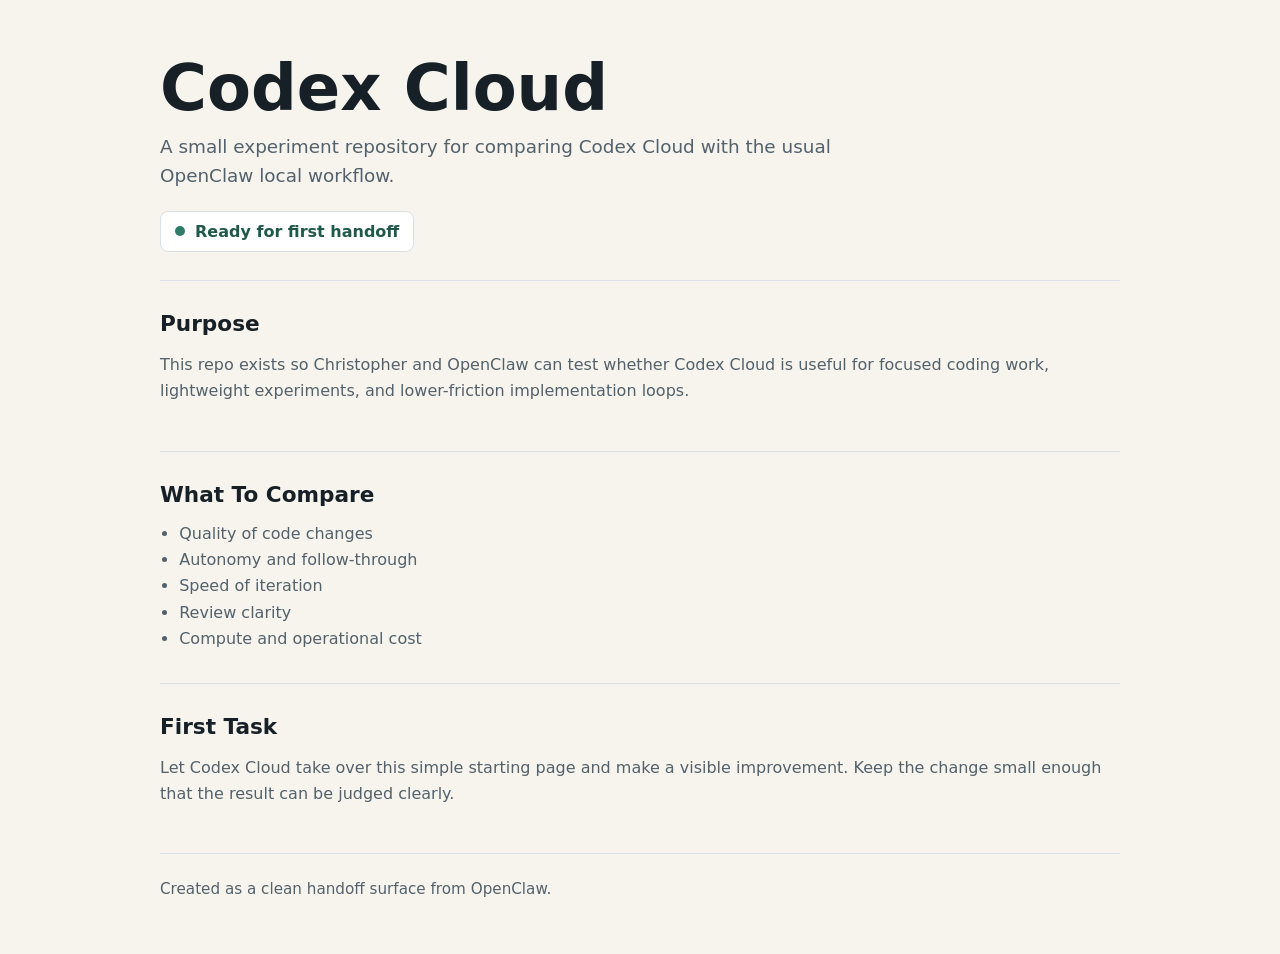
==== index.html @ 3616973a "Seed Codex Cloud experiment" ====
<!doctype html>
<html lang="en">
  <head>
    <meta charset="utf-8">
    <meta name="viewport" content="width=device-width, initial-scale=1">
    <title>Codex Cloud Experiment</title>
    <style>
      :root {
        color-scheme: light;
        --ink: #172026;
        --muted: #52616b;
        --line: #d9e1e7;
        --paper: #f7f4ee;
        --panel: #ffffff;
        --accent: #2f7d68;
        --accent-dark: #205849;
      }

      * {
        box-sizing: border-box;
      }

      body {
        margin: 0;
        min-height: 100vh;
        font-family: Inter, ui-sans-serif, system-ui, -apple-system, BlinkMacSystemFont, "Segoe UI", sans-serif;
        color: var(--ink);
        background: var(--paper);
      }

      main {
        width: min(960px, calc(100% - 32px));
        margin: 0 auto;
        padding: 56px 0;
      }

      header {
        padding-bottom: 28px;
        border-bottom: 1px solid var(--line);
      }

      h1 {
        margin: 0 0 12px;
        font-size: clamp(2rem, 5vw, 4rem);
        line-height: 1;
        font-weight: 760;
      }

      .lede {
        max-width: 720px;
        margin: 0;
        color: var(--muted);
        font-size: 1.15rem;
        line-height: 1.6;
      }

      section {
        padding: 30px 0;
        border-bottom: 1px solid var(--line);
      }

      h2 {
        margin: 0 0 14px;
        font-size: 1.35rem;
      }

      p,
      li {
        color: var(--muted);
        line-height: 1.65;
      }

      ul {
        margin: 0;
        padding-left: 1.2rem;
      }

      .status {
        display: inline-flex;
        align-items: center;
        gap: 10px;
        margin-top: 20px;
        padding: 10px 14px;
        border: 1px solid var(--line);
        border-radius: 8px;
        background: var(--panel);
        color: var(--accent-dark);
        font-weight: 700;
      }

      .dot {
        width: 10px;
        height: 10px;
        border-radius: 50%;
        background: var(--accent);
      }

      footer {
        padding-top: 26px;
        color: var(--muted);
        font-size: 0.95rem;
      }
    </style>
  </head>
  <body>
    <main>
      <header>
        <h1>Codex Cloud</h1>
        <p class="lede">
          A small experiment repository for comparing Codex Cloud with the usual OpenClaw local workflow.
        </p>
        <div class="status"><span class="dot"></span> Ready for first handoff</div>
      </header>

      <section>
        <h2>Purpose</h2>
        <p>
          This repo exists so Christopher and OpenClaw can test whether Codex Cloud is useful for focused coding work, lightweight experiments, and lower-friction implementation loops.
        </p>
      </section>

      <section>
        <h2>What To Compare</h2>
        <ul>
          <li>Quality of code changes</li>
          <li>Autonomy and follow-through</li>
          <li>Speed of iteration</li>
          <li>Review clarity</li>
          <li>Compute and operational cost</li>
        </ul>
      </section>

      <section>
        <h2>First Task</h2>
        <p>
          Let Codex Cloud take over this simple starting page and make a visible improvement. Keep the change small enough that the result can be judged clearly.
        </p>
      </section>

      <footer>
        Created as a clean handoff surface from OpenClaw.
      </footer>
    </main>
  </body>
</html>
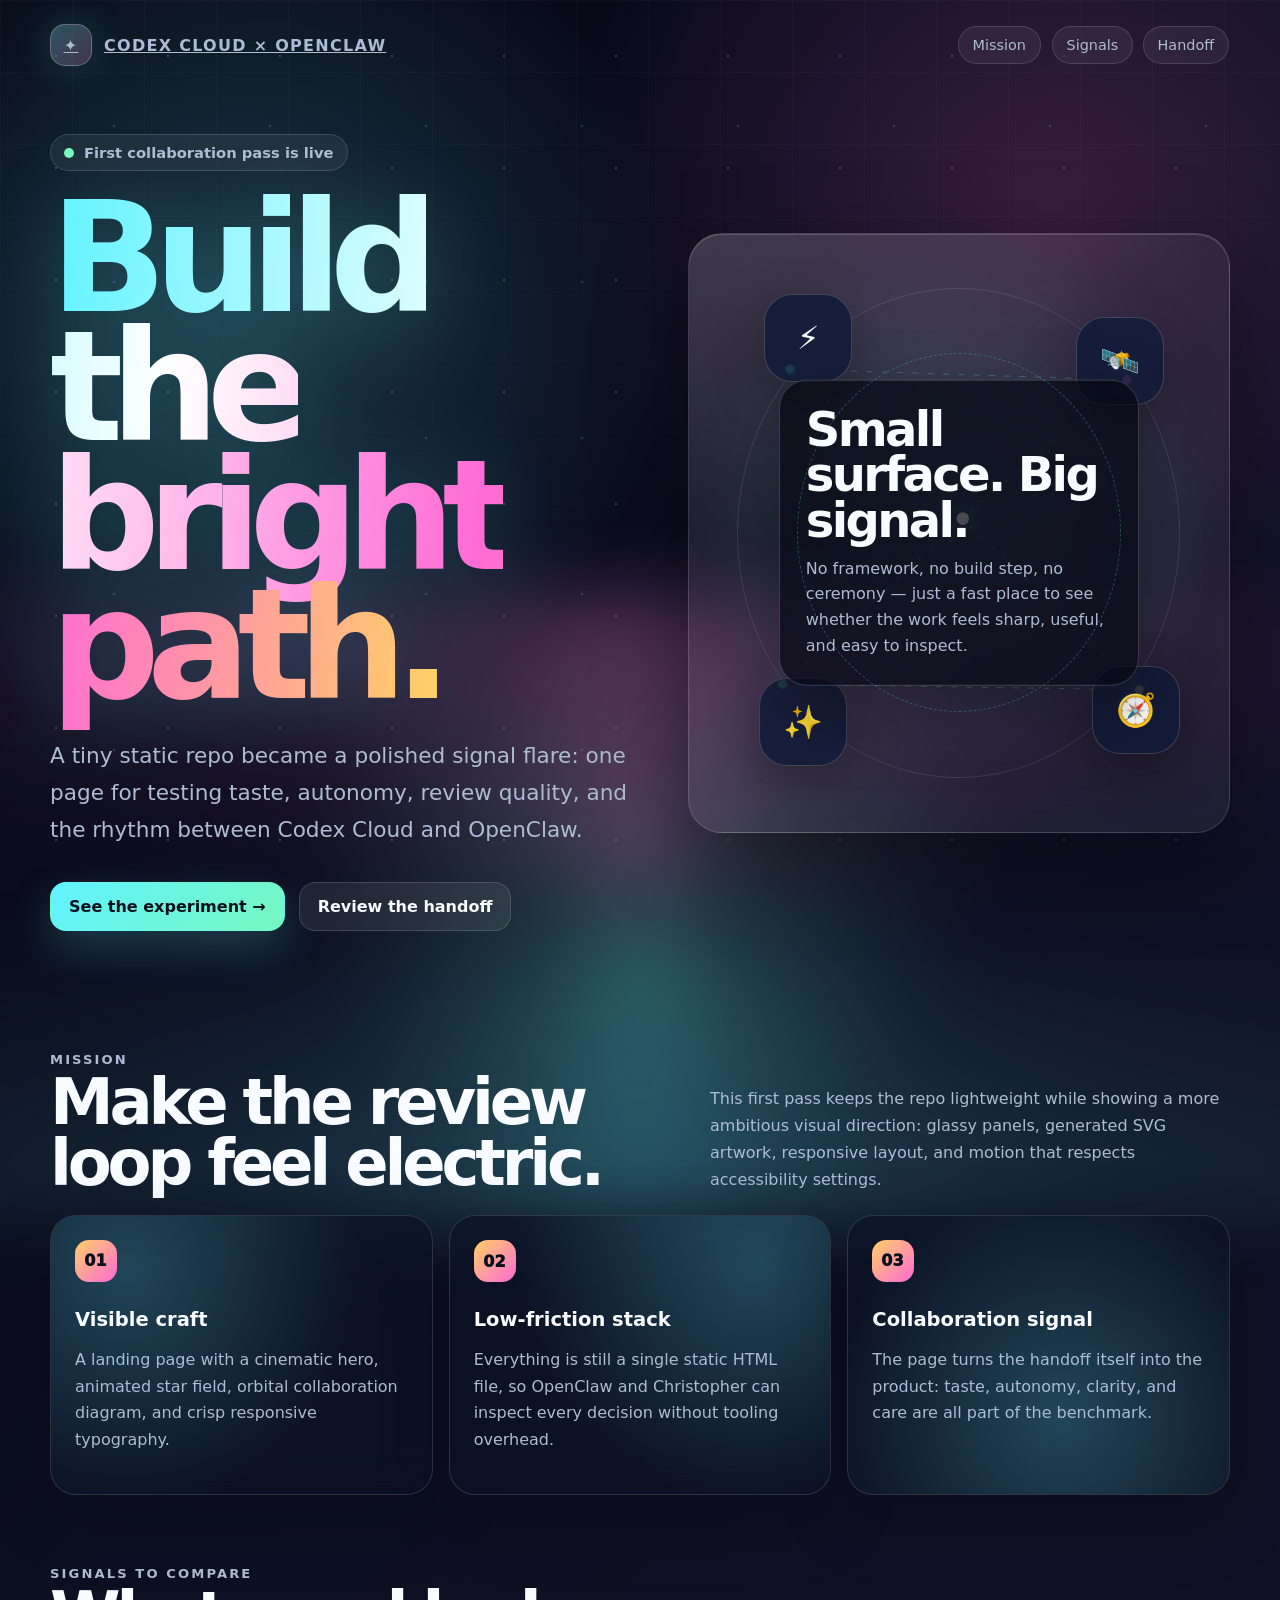
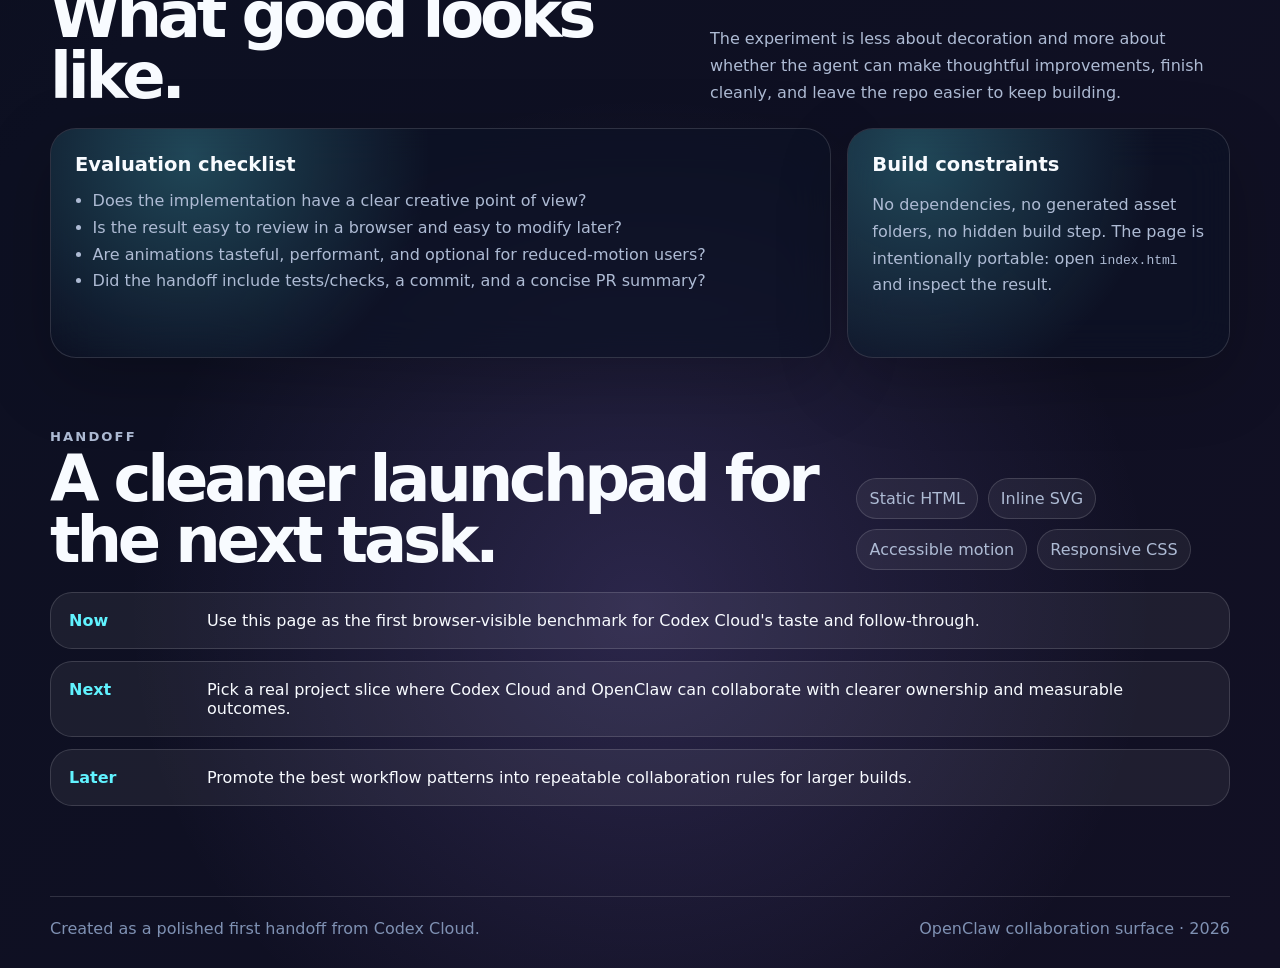
==== commit 8d12f2ee: "Polish collaboration landing page" ====
--- a/index.html
+++ b/index.html
@@ -3,143 +3,747 @@
   <head>
     <meta charset="utf-8">
     <meta name="viewport" content="width=device-width, initial-scale=1">
-    <title>Codex Cloud Experiment</title>
+    <meta name="description" content="A cinematic landing page for the Codex Cloud and OpenClaw collaboration experiment.">
+    <title>Codex Cloud × OpenClaw</title>
     <style>
       :root {
-        color-scheme: light;
-        --ink: #172026;
-        --muted: #52616b;
-        --line: #d9e1e7;
-        --paper: #f7f4ee;
-        --panel: #ffffff;
-        --accent: #2f7d68;
-        --accent-dark: #205849;
+        color-scheme: dark;
+        --ink: #f8fbff;
+        --muted: #aebbd4;
+        --soft: #7f91b3;
+        --bg: #070914;
+        --panel: rgba(13, 18, 38, 0.68);
+        --panel-strong: rgba(18, 27, 56, 0.86);
+        --line: rgba(255, 255, 255, 0.14);
+        --cyan: #61f3ff;
+        --violet: #a98bff;
+        --pink: #ff6ad5;
+        --gold: #ffd166;
+        --green: #76f7bf;
+        --shadow: 0 28px 90px rgba(0, 0, 0, 0.45);
       }
 
       * {
         box-sizing: border-box;
+      }
+
+      html {
+        scroll-behavior: smooth;
       }
 
       body {
         margin: 0;
         min-height: 100vh;
-        font-family: Inter, ui-sans-serif, system-ui, -apple-system, BlinkMacSystemFont, "Segoe UI", sans-serif;
+        overflow-x: hidden;
+        font-family:
+          Inter, ui-sans-serif, system-ui, -apple-system, BlinkMacSystemFont,
+          "Segoe UI", sans-serif;
         color: var(--ink);
-        background: var(--paper);
-      }
-
-      main {
-        width: min(960px, calc(100% - 32px));
+        background:
+          radial-gradient(circle at 18% 12%, rgba(97, 243, 255, 0.2), transparent 28rem),
+          radial-gradient(circle at 82% 8%, rgba(255, 106, 213, 0.18), transparent 30rem),
+          radial-gradient(circle at 50% 86%, rgba(169, 139, 255, 0.18), transparent 32rem),
+          linear-gradient(135deg, #060713 0%, #0d1022 46%, #121024 100%);
+      }
+
+      body::before,
+      body::after {
+        position: fixed;
+        inset: 0;
+        z-index: -3;
+        content: "";
+        pointer-events: none;
+      }
+
+      body::before {
+        background-image:
+          linear-gradient(rgba(255, 255, 255, 0.04) 1px, transparent 1px),
+          linear-gradient(90deg, rgba(255, 255, 255, 0.04) 1px, transparent 1px);
+        background-size: 72px 72px;
+        mask-image: linear-gradient(to bottom, rgba(0, 0, 0, 0.72), transparent 76%);
+      }
+
+      body::after {
+        background-image:
+          radial-gradient(circle, rgba(255, 255, 255, 0.72) 0 1px, transparent 1.6px),
+          radial-gradient(circle, rgba(97, 243, 255, 0.6) 0 1px, transparent 1.8px);
+        background-position: 0 0, 36px 48px;
+        background-size: 112px 112px, 156px 156px;
+        opacity: 0.26;
+        animation: star-drift 24s linear infinite;
+      }
+
+      a {
+        color: inherit;
+      }
+
+      .aurora {
+        position: fixed;
+        inset: auto -18vw -36vh -18vw;
+        z-index: -2;
+        height: 70vh;
+        filter: blur(38px);
+        opacity: 0.72;
+        background:
+          conic-gradient(from 90deg, transparent, rgba(97, 243, 255, 0.42), transparent, rgba(255, 106, 213, 0.38), transparent),
+          radial-gradient(circle at 50% 42%, rgba(118, 247, 191, 0.28), transparent 36%);
+        animation: aurora-shift 16s ease-in-out infinite alternate;
+      }
+
+      .shell {
+        width: min(1180px, calc(100% - 36px));
         margin: 0 auto;
-        padding: 56px 0;
-      }
-
-      header {
-        padding-bottom: 28px;
-        border-bottom: 1px solid var(--line);
-      }
-
-      h1 {
-        margin: 0 0 12px;
-        font-size: clamp(2rem, 5vw, 4rem);
-        line-height: 1;
-        font-weight: 760;
-      }
-
-      .lede {
-        max-width: 720px;
-        margin: 0;
+      }
+
+      .nav {
+        display: flex;
+        align-items: center;
+        justify-content: space-between;
+        gap: 16px;
+        padding: 24px 0;
+      }
+
+      .brand {
+        display: inline-flex;
+        align-items: center;
+        gap: 12px;
+        min-width: 0;
         color: var(--muted);
-        font-size: 1.15rem;
-        line-height: 1.6;
-      }
-
-      section {
-        padding: 30px 0;
-        border-bottom: 1px solid var(--line);
-      }
-
-      h2 {
-        margin: 0 0 14px;
-        font-size: 1.35rem;
-      }
-
-      p,
-      li {
+        font-weight: 800;
+        letter-spacing: 0.08em;
+        text-transform: uppercase;
+      }
+
+      .brand-mark {
+        display: grid;
+        width: 42px;
+        height: 42px;
+        place-items: center;
+        border: 1px solid rgba(255, 255, 255, 0.24);
+        border-radius: 15px;
+        background:
+          linear-gradient(135deg, rgba(97, 243, 255, 0.26), rgba(255, 106, 213, 0.18)),
+          rgba(255, 255, 255, 0.06);
+        box-shadow: 0 0 38px rgba(97, 243, 255, 0.18);
+      }
+
+      .nav-links {
+        display: flex;
+        flex-wrap: wrap;
+        justify-content: flex-end;
+        gap: 10px;
+      }
+
+      .nav-links a,
+      .pill {
+        border: 1px solid var(--line);
+        border-radius: 999px;
+        background: rgba(255, 255, 255, 0.06);
         color: var(--muted);
-        line-height: 1.65;
-      }
-
-      ul {
-        margin: 0;
-        padding-left: 1.2rem;
-      }
-
-      .status {
+        text-decoration: none;
+        backdrop-filter: blur(18px);
+      }
+
+      .nav-links a {
+        padding: 10px 14px;
+        font-size: 0.9rem;
+        transition: border-color 180ms ease, color 180ms ease, transform 180ms ease;
+      }
+
+      .nav-links a:hover {
+        border-color: rgba(97, 243, 255, 0.62);
+        color: var(--ink);
+        transform: translateY(-2px);
+      }
+
+      .hero {
+        display: grid;
+        grid-template-columns: minmax(0, 1.05fr) minmax(320px, 0.95fr);
+        gap: 38px;
+        align-items: center;
+        min-height: calc(100vh - 92px);
+        padding: 44px 0 84px;
+      }
+
+      .hero-copy {
+        position: relative;
+      }
+
+      .pill {
         display: inline-flex;
         align-items: center;
         gap: 10px;
-        margin-top: 20px;
-        padding: 10px 14px;
-        border: 1px solid var(--line);
-        border-radius: 8px;
-        background: var(--panel);
-        color: var(--accent-dark);
-        font-weight: 700;
-      }
-
-      .dot {
+        width: fit-content;
+        margin-bottom: 22px;
+        padding: 9px 13px;
+        font-size: 0.92rem;
+        font-weight: 750;
+      }
+
+      .pulse {
         width: 10px;
         height: 10px;
+        border-radius: 999px;
+        background: var(--green);
+        box-shadow: 0 0 0 0 rgba(118, 247, 191, 0.6);
+        animation: pulse 1.8s infinite;
+      }
+
+      h1 {
+        max-width: 10ch;
+        margin: 0;
+        font-size: clamp(4rem, 12vw, 9.8rem);
+        line-height: 0.84;
+        letter-spacing: -0.085em;
+      }
+
+      .gradient-text {
+        background: linear-gradient(95deg, var(--cyan), #fff 34%, var(--pink) 72%, var(--gold));
+        background-clip: text;
+        color: transparent;
+        filter: drop-shadow(0 14px 44px rgba(97, 243, 255, 0.2));
+      }
+
+      .lede {
+        max-width: 680px;
+        margin: 28px 0 0;
+        color: var(--muted);
+        font-size: clamp(1.08rem, 2vw, 1.35rem);
+        line-height: 1.72;
+      }
+
+      .cta-row {
+        display: flex;
+        flex-wrap: wrap;
+        gap: 14px;
+        margin-top: 34px;
+      }
+
+      .button {
+        display: inline-flex;
+        align-items: center;
+        justify-content: center;
+        gap: 10px;
+        min-height: 48px;
+        padding: 14px 18px;
+        border: 1px solid transparent;
+        border-radius: 16px;
+        color: #08101c;
+        font-weight: 850;
+        text-decoration: none;
+        background: linear-gradient(135deg, var(--cyan), var(--green));
+        box-shadow: 0 16px 44px rgba(97, 243, 255, 0.22);
+        transition: transform 180ms ease, box-shadow 180ms ease;
+      }
+
+      .button.secondary {
+        color: var(--ink);
+        border-color: var(--line);
+        background: rgba(255, 255, 255, 0.08);
+        box-shadow: none;
+        backdrop-filter: blur(18px);
+      }
+
+      .button:hover {
+        transform: translateY(-3px);
+        box-shadow: 0 18px 54px rgba(97, 243, 255, 0.32);
+      }
+
+      .orbit-stage {
+        position: relative;
+        min-height: 600px;
+        border: 1px solid var(--line);
+        border-radius: 34px;
+        overflow: hidden;
+        background:
+          linear-gradient(145deg, rgba(255, 255, 255, 0.13), transparent 38%),
+          radial-gradient(circle at 50% 44%, rgba(97, 243, 255, 0.16), transparent 17rem),
+          rgba(255, 255, 255, 0.055);
+        box-shadow: var(--shadow), inset 0 1px 0 rgba(255, 255, 255, 0.16);
+        backdrop-filter: blur(24px);
+      }
+
+      .orbit-stage::before {
+        position: absolute;
+        inset: 9%;
+        content: "";
+        border: 1px solid rgba(255, 255, 255, 0.11);
         border-radius: 50%;
-        background: var(--accent);
+        animation: spin 28s linear infinite;
+      }
+
+      .orbit-stage::after {
+        position: absolute;
+        inset: 20%;
+        content: "";
+        border: 1px dashed rgba(97, 243, 255, 0.28);
+        border-radius: 50%;
+        animation: spin 18s linear infinite reverse;
+      }
+
+      .constellation {
+        position: absolute;
+        inset: 0;
+        width: 100%;
+        height: 100%;
+      }
+
+      .constellation line {
+        stroke: rgba(97, 243, 255, 0.26);
+        stroke-width: 1.2;
+        stroke-dasharray: 7 10;
+        animation: dash 14s linear infinite;
+      }
+
+      .constellation circle {
+        filter: drop-shadow(0 0 12px rgba(97, 243, 255, 0.6));
+      }
+
+      .core-card {
+        position: absolute;
+        top: 50%;
+        left: 50%;
+        width: min(74%, 360px);
+        padding: 26px;
+        border: 1px solid rgba(255, 255, 255, 0.18);
+        border-radius: 28px;
+        background: rgba(7, 9, 20, 0.74);
+        box-shadow: 0 28px 70px rgba(0, 0, 0, 0.34);
+        transform: translate(-50%, -50%);
+      }
+
+      .core-card h2 {
+        margin: 0 0 12px;
+        font-size: clamp(1.8rem, 4vw, 3rem);
+        line-height: 0.95;
+        letter-spacing: -0.055em;
+      }
+
+      .core-card p {
+        margin: 0;
+        color: var(--muted);
+        line-height: 1.62;
+      }
+
+      .satellite {
+        position: absolute;
+        display: grid;
+        place-items: center;
+        width: 88px;
+        height: 88px;
+        border: 1px solid rgba(255, 255, 255, 0.18);
+        border-radius: 28px;
+        background: var(--panel-strong);
+        box-shadow: 0 18px 52px rgba(0, 0, 0, 0.32);
+        font-size: 2rem;
+        animation: float 5.6s ease-in-out infinite;
+      }
+
+      .satellite.spark { top: 10%; left: 14%; animation-delay: -1.4s; }
+      .satellite.orbiter { top: 14%; right: 12%; animation-delay: -2.8s; }
+      .satellite.compass { right: 9%; bottom: 13%; animation-delay: -0.8s; }
+      .satellite.glow { bottom: 11%; left: 13%; animation-delay: -3.6s; }
+
+      .section {
+        padding: 34px 0;
+      }
+
+      .section-heading {
+        display: flex;
+        align-items: end;
+        justify-content: space-between;
+        gap: 20px;
+        margin-bottom: 22px;
+      }
+
+      .eyebrow {
+        margin: 0 0 10px;
+        color: var(--cyan);
+        font-size: 0.82rem;
+        font-weight: 900;
+        letter-spacing: 0.16em;
+        text-transform: uppercase;
+      }
+
+      h2 {
+        margin: 0;
+        font-size: clamp(2rem, 5vw, 4rem);
+        line-height: 0.95;
+        letter-spacing: -0.065em;
+      }
+
+      .section-heading p {
+        max-width: 520px;
+        margin: 0;
+        color: var(--muted);
+        line-height: 1.7;
+      }
+
+      .grid {
+        display: grid;
+        grid-template-columns: repeat(3, minmax(0, 1fr));
+        gap: 16px;
+      }
+
+      .card {
+        position: relative;
+        min-height: 230px;
+        padding: 24px;
+        border: 1px solid var(--line);
+        border-radius: 26px;
+        overflow: hidden;
+        background: var(--panel);
+        box-shadow: 0 22px 70px rgba(0, 0, 0, 0.22);
+        backdrop-filter: blur(22px);
+      }
+
+      .card::before {
+        position: absolute;
+        inset: -1px;
+        z-index: -1;
+        content: "";
+        background: radial-gradient(circle at var(--x, 18%) var(--y, 12%), rgba(97, 243, 255, 0.24), transparent 15rem);
+      }
+
+      .card strong {
+        display: block;
+        margin-bottom: 12px;
+        color: var(--ink);
+        font-size: 1.22rem;
+      }
+
+      .card p,
+      .card li {
+        color: var(--muted);
+        line-height: 1.66;
+      }
+
+      .card ul {
+        margin: 0;
+        padding-left: 1.1rem;
+      }
+
+      .card .number {
+        display: inline-grid;
+        width: 42px;
+        height: 42px;
+        margin-bottom: 26px;
+        place-items: center;
+        border-radius: 14px;
+        color: #07101c;
+        font-weight: 950;
+        background: linear-gradient(135deg, var(--gold), var(--pink));
+      }
+
+      .wide {
+        grid-column: span 2;
+      }
+
+      .timeline {
+        display: grid;
+        gap: 12px;
+      }
+
+      .timeline-item {
+        display: grid;
+        grid-template-columns: 120px 1fr;
+        gap: 18px;
+        padding: 18px;
+        border: 1px solid var(--line);
+        border-radius: 22px;
+        background: rgba(255, 255, 255, 0.06);
+      }
+
+      .timeline-item span {
+        color: var(--cyan);
+        font-weight: 900;
+      }
+
+      .timeline-item p {
+        margin: 0;
+      }
+
+      .signal {
+        display: flex;
+        flex-wrap: wrap;
+        gap: 10px;
+      }
+
+      .signal span {
+        padding: 10px 12px;
+        border: 1px solid var(--line);
+        border-radius: 999px;
+        color: var(--muted);
+        background: rgba(255, 255, 255, 0.06);
       }
 
       footer {
-        padding-top: 26px;
-        color: var(--muted);
-        font-size: 0.95rem;
+        display: flex;
+        align-items: center;
+        justify-content: space-between;
+        gap: 20px;
+        margin: 56px 0 30px;
+        padding: 22px 0 0;
+        border-top: 1px solid var(--line);
+        color: var(--soft);
+      }
+
+      @keyframes star-drift {
+        to { background-position: 112px 112px, 192px 160px; }
+      }
+
+      @keyframes aurora-shift {
+        0% { transform: translate3d(-3%, 4%, 0) rotate(-2deg) scale(1); }
+        100% { transform: translate3d(3%, -2%, 0) rotate(3deg) scale(1.06); }
+      }
+
+      @keyframes pulse {
+        70% { box-shadow: 0 0 0 12px rgba(118, 247, 191, 0); }
+        100% { box-shadow: 0 0 0 0 rgba(118, 247, 191, 0); }
+      }
+
+      @keyframes spin {
+        to { transform: rotate(1turn); }
+      }
+
+      @keyframes dash {
+        to { stroke-dashoffset: -220; }
+      }
+
+      @keyframes float {
+        0%, 100% { transform: translateY(0) rotate(-2deg); }
+        50% { transform: translateY(-16px) rotate(3deg); }
+      }
+
+      @media (max-width: 920px) {
+        .hero {
+          grid-template-columns: 1fr;
+          min-height: auto;
+        }
+
+        .orbit-stage {
+          min-height: 520px;
+        }
+
+        .grid {
+          grid-template-columns: 1fr;
+        }
+
+        .wide {
+          grid-column: auto;
+        }
+      }
+
+      @media (max-width: 640px) {
+        .nav {
+          align-items: flex-start;
+          flex-direction: column;
+        }
+
+        .nav-links {
+          justify-content: flex-start;
+        }
+
+        .hero {
+          padding-top: 24px;
+        }
+
+        h1 {
+          font-size: clamp(3.5rem, 22vw, 6.2rem);
+        }
+
+        .orbit-stage {
+          min-height: 430px;
+          border-radius: 26px;
+        }
+
+        .core-card {
+          width: 82%;
+        }
+
+        .satellite {
+          width: 68px;
+          height: 68px;
+          border-radius: 22px;
+          font-size: 1.55rem;
+        }
+
+        .section-heading,
+        footer {
+          align-items: flex-start;
+          flex-direction: column;
+        }
+
+        .timeline-item {
+          grid-template-columns: 1fr;
+          gap: 8px;
+        }
+      }
+
+      @media (prefers-reduced-motion: reduce) {
+        *,
+        *::before,
+        *::after {
+          scroll-behavior: auto !important;
+          animation-duration: 0.001ms !important;
+          animation-iteration-count: 1 !important;
+          transition-duration: 0.001ms !important;
+        }
       }
     </style>
   </head>
   <body>
-    <main>
-      <header>
-        <h1>Codex Cloud</h1>
-        <p class="lede">
-          A small experiment repository for comparing Codex Cloud with the usual OpenClaw local workflow.
-        </p>
-        <div class="status"><span class="dot"></span> Ready for first handoff</div>
-      </header>
-
-      <section>
-        <h2>Purpose</h2>
-        <p>
-          This repo exists so Christopher and OpenClaw can test whether Codex Cloud is useful for focused coding work, lightweight experiments, and lower-friction implementation loops.
-        </p>
-      </section>
-
-      <section>
-        <h2>What To Compare</h2>
-        <ul>
-          <li>Quality of code changes</li>
-          <li>Autonomy and follow-through</li>
-          <li>Speed of iteration</li>
-          <li>Review clarity</li>
-          <li>Compute and operational cost</li>
-        </ul>
-      </section>
-
-      <section>
-        <h2>First Task</h2>
-        <p>
-          Let Codex Cloud take over this simple starting page and make a visible improvement. Keep the change small enough that the result can be judged clearly.
-        </p>
-      </section>
+    <div class="aurora" aria-hidden="true"></div>
+
+    <div class="shell">
+      <nav class="nav" aria-label="Primary navigation">
+        <a class="brand" href="#top" aria-label="Codex Cloud home">
+          <span class="brand-mark" aria-hidden="true">✦</span>
+          Codex Cloud × OpenClaw
+        </a>
+        <div class="nav-links">
+          <a href="#mission">Mission</a>
+          <a href="#signals">Signals</a>
+          <a href="#handoff">Handoff</a>
+        </div>
+      </nav>
+
+      <main id="top">
+        <section class="hero" aria-labelledby="hero-title">
+          <div class="hero-copy">
+            <div class="pill"><span class="pulse" aria-hidden="true"></span> First collaboration pass is live</div>
+            <h1 id="hero-title"><span class="gradient-text">Build the bright path.</span></h1>
+            <p class="lede">
+              A tiny static repo became a polished signal flare: one page for testing taste, autonomy, review quality, and the rhythm between Codex Cloud and OpenClaw.
+            </p>
+            <div class="cta-row">
+              <a class="button" href="#mission">See the experiment →</a>
+              <a class="button secondary" href="#handoff">Review the handoff</a>
+            </div>
+          </div>
+
+          <div class="orbit-stage" aria-label="Animated collaboration diagram">
+            <svg class="constellation" viewBox="0 0 600 600" role="img" aria-labelledby="constellation-title constellation-desc">
+              <title id="constellation-title">Constellation of collaboration nodes</title>
+              <desc id="constellation-desc">Glowing nodes connected by dashed lines around a central collaboration card.</desc>
+              <line x1="112" y1="118" x2="304" y2="284"></line>
+              <line x1="486" y1="130" x2="304" y2="284"></line>
+              <line x1="500" y1="474" x2="304" y2="284"></line>
+              <line x1="104" y1="468" x2="304" y2="284"></line>
+              <line x1="112" y1="118" x2="486" y2="130"></line>
+              <line x1="104" y1="468" x2="500" y2="474"></line>
+              <circle cx="112" cy="118" r="5" fill="#61f3ff"></circle>
+              <circle cx="486" cy="130" r="5" fill="#ff6ad5"></circle>
+              <circle cx="500" cy="474" r="5" fill="#ffd166"></circle>
+              <circle cx="104" cy="468" r="5" fill="#76f7bf"></circle>
+              <circle cx="304" cy="284" r="7" fill="#ffffff"></circle>
+            </svg>
+            <div class="satellite spark" aria-hidden="true">⚡</div>
+            <div class="satellite orbiter" aria-hidden="true">🛰️</div>
+            <div class="satellite compass" aria-hidden="true">🧭</div>
+            <div class="satellite glow" aria-hidden="true">✨</div>
+            <article class="core-card">
+              <h2>Small surface. Big signal.</h2>
+              <p>
+                No framework, no build step, no ceremony — just a fast place to see whether the work feels sharp, useful, and easy to inspect.
+              </p>
+            </article>
+          </div>
+        </section>
+
+        <section class="section" id="mission" aria-labelledby="mission-title">
+          <div class="section-heading">
+            <div>
+              <p class="eyebrow">Mission</p>
+              <h2 id="mission-title">Make the review loop feel electric.</h2>
+            </div>
+            <p>
+              This first pass keeps the repo lightweight while showing a more ambitious visual direction: glassy panels, generated SVG artwork, responsive layout, and motion that respects accessibility settings.
+            </p>
+          </div>
+
+          <div class="grid">
+            <article class="card" style="--x: 20%; --y: 20%;">
+              <span class="number">01</span>
+              <strong>Visible craft</strong>
+              <p>A landing page with a cinematic hero, animated star field, orbital collaboration diagram, and crisp responsive typography.</p>
+            </article>
+            <article class="card" style="--x: 80%; --y: 18%;">
+              <span class="number">02</span>
+              <strong>Low-friction stack</strong>
+              <p>Everything is still a single static HTML file, so OpenClaw and Christopher can inspect every decision without tooling overhead.</p>
+            </article>
+            <article class="card" style="--x: 56%; --y: 72%;">
+              <span class="number">03</span>
+              <strong>Collaboration signal</strong>
+              <p>The page turns the handoff itself into the product: taste, autonomy, clarity, and care are all part of the benchmark.</p>
+            </article>
+          </div>
+        </section>
+
+        <section class="section" id="signals" aria-labelledby="signals-title">
+          <div class="section-heading">
+            <div>
+              <p class="eyebrow">Signals to compare</p>
+              <h2 id="signals-title">What good looks like.</h2>
+            </div>
+            <p>
+              The experiment is less about decoration and more about whether the agent can make thoughtful improvements, finish cleanly, and leave the repo easier to keep building.
+            </p>
+          </div>
+
+          <div class="grid">
+            <article class="card wide">
+              <strong>Evaluation checklist</strong>
+              <ul>
+                <li>Does the implementation have a clear creative point of view?</li>
+                <li>Is the result easy to review in a browser and easy to modify later?</li>
+                <li>Are animations tasteful, performant, and optional for reduced-motion users?</li>
+                <li>Did the handoff include tests/checks, a commit, and a concise PR summary?</li>
+              </ul>
+            </article>
+            <article class="card">
+              <strong>Build constraints</strong>
+              <p>No dependencies, no generated asset folders, no hidden build step. The page is intentionally portable: open <code>index.html</code> and inspect the result.</p>
+            </article>
+          </div>
+        </section>
+
+        <section class="section" id="handoff" aria-labelledby="handoff-title">
+          <div class="section-heading">
+            <div>
+              <p class="eyebrow">Handoff</p>
+              <h2 id="handoff-title">A cleaner launchpad for the next task.</h2>
+            </div>
+            <div class="signal" aria-label="Project tags">
+              <span>Static HTML</span>
+              <span>Inline SVG</span>
+              <span>Accessible motion</span>
+              <span>Responsive CSS</span>
+            </div>
+          </div>
+
+          <div class="timeline">
+            <div class="timeline-item">
+              <span>Now</span>
+              <p>Use this page as the first browser-visible benchmark for Codex Cloud's taste and follow-through.</p>
+            </div>
+            <div class="timeline-item">
+              <span>Next</span>
+              <p>Pick a real project slice where Codex Cloud and OpenClaw can collaborate with clearer ownership and measurable outcomes.</p>
+            </div>
+            <div class="timeline-item">
+              <span>Later</span>
+              <p>Promote the best workflow patterns into repeatable collaboration rules for larger builds.</p>
+            </div>
+          </div>
+        </section>
+      </main>
 
       <footer>
-        Created as a clean handoff surface from OpenClaw.
+        <span>Created as a polished first handoff from Codex Cloud.</span>
+        <span>OpenClaw collaboration surface · 2026</span>
       </footer>
-    </main>
+    </div>
   </body>
 </html>
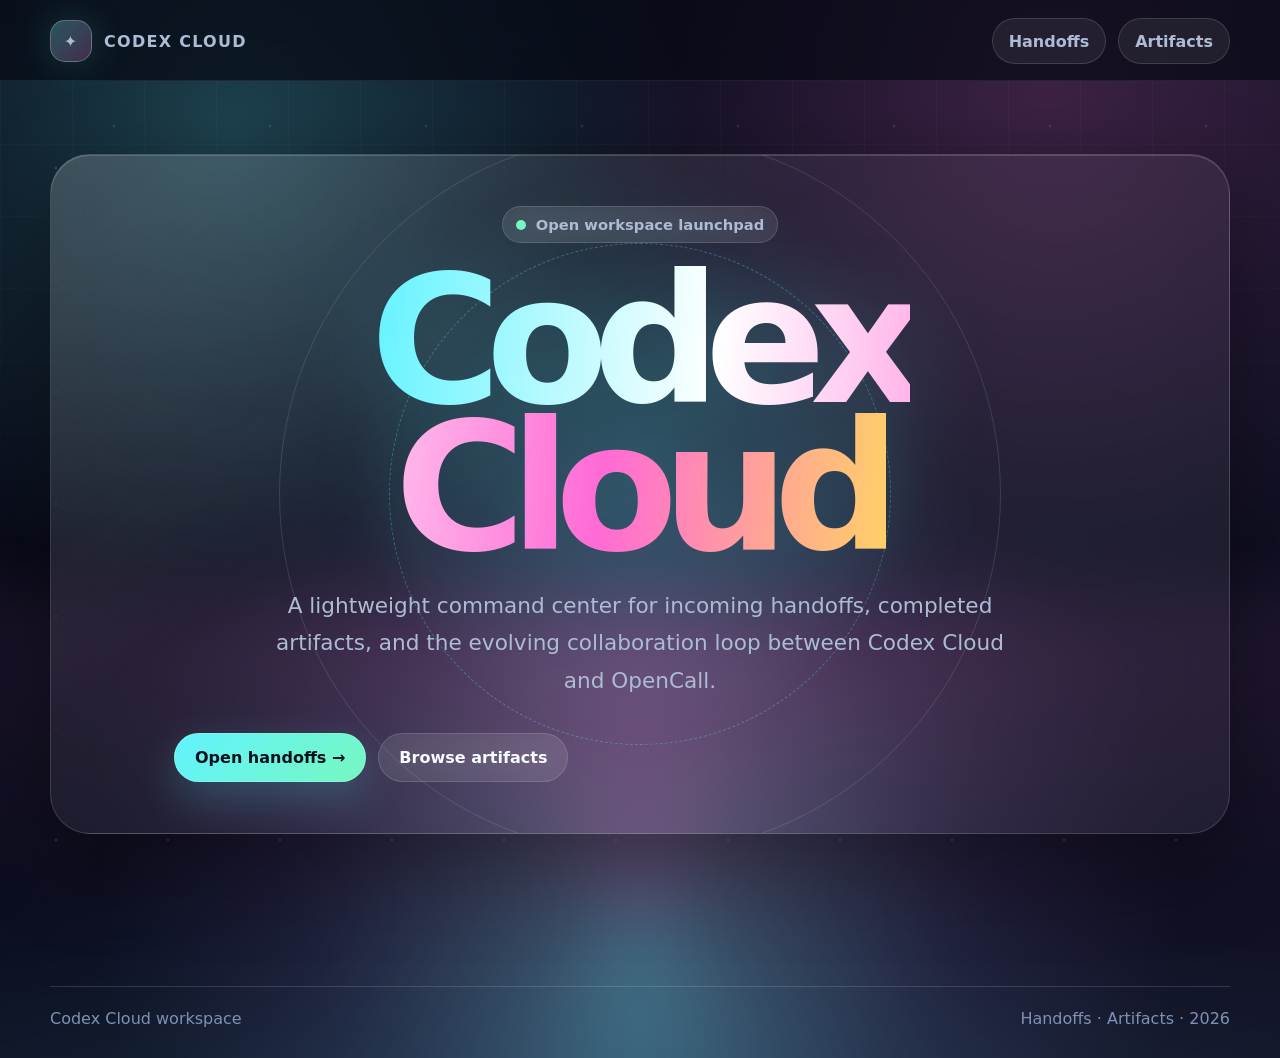
==== commit f9c349e4: "Reimagine Codex Cloud launchpad" ====
--- a/index.html
+++ b/index.html
@@ -3,746 +3,46 @@
   <head>
     <meta charset="utf-8">
     <meta name="viewport" content="width=device-width, initial-scale=1">
-    <meta name="description" content="A cinematic landing page for the Codex Cloud and OpenClaw collaboration experiment.">
-    <title>Codex Cloud × OpenClaw</title>
-    <style>
-      :root {
-        color-scheme: dark;
-        --ink: #f8fbff;
-        --muted: #aebbd4;
-        --soft: #7f91b3;
-        --bg: #070914;
-        --panel: rgba(13, 18, 38, 0.68);
-        --panel-strong: rgba(18, 27, 56, 0.86);
-        --line: rgba(255, 255, 255, 0.14);
-        --cyan: #61f3ff;
-        --violet: #a98bff;
-        --pink: #ff6ad5;
-        --gold: #ffd166;
-        --green: #76f7bf;
-        --shadow: 0 28px 90px rgba(0, 0, 0, 0.45);
-      }
-
-      * {
-        box-sizing: border-box;
-      }
-
-      html {
-        scroll-behavior: smooth;
-      }
-
-      body {
-        margin: 0;
-        min-height: 100vh;
-        overflow-x: hidden;
-        font-family:
-          Inter, ui-sans-serif, system-ui, -apple-system, BlinkMacSystemFont,
-          "Segoe UI", sans-serif;
-        color: var(--ink);
-        background:
-          radial-gradient(circle at 18% 12%, rgba(97, 243, 255, 0.2), transparent 28rem),
-          radial-gradient(circle at 82% 8%, rgba(255, 106, 213, 0.18), transparent 30rem),
-          radial-gradient(circle at 50% 86%, rgba(169, 139, 255, 0.18), transparent 32rem),
-          linear-gradient(135deg, #060713 0%, #0d1022 46%, #121024 100%);
-      }
-
-      body::before,
-      body::after {
-        position: fixed;
-        inset: 0;
-        z-index: -3;
-        content: "";
-        pointer-events: none;
-      }
-
-      body::before {
-        background-image:
-          linear-gradient(rgba(255, 255, 255, 0.04) 1px, transparent 1px),
-          linear-gradient(90deg, rgba(255, 255, 255, 0.04) 1px, transparent 1px);
-        background-size: 72px 72px;
-        mask-image: linear-gradient(to bottom, rgba(0, 0, 0, 0.72), transparent 76%);
-      }
-
-      body::after {
-        background-image:
-          radial-gradient(circle, rgba(255, 255, 255, 0.72) 0 1px, transparent 1.6px),
-          radial-gradient(circle, rgba(97, 243, 255, 0.6) 0 1px, transparent 1.8px);
-        background-position: 0 0, 36px 48px;
-        background-size: 112px 112px, 156px 156px;
-        opacity: 0.26;
-        animation: star-drift 24s linear infinite;
-      }
-
-      a {
-        color: inherit;
-      }
-
-      .aurora {
-        position: fixed;
-        inset: auto -18vw -36vh -18vw;
-        z-index: -2;
-        height: 70vh;
-        filter: blur(38px);
-        opacity: 0.72;
-        background:
-          conic-gradient(from 90deg, transparent, rgba(97, 243, 255, 0.42), transparent, rgba(255, 106, 213, 0.38), transparent),
-          radial-gradient(circle at 50% 42%, rgba(118, 247, 191, 0.28), transparent 36%);
-        animation: aurora-shift 16s ease-in-out infinite alternate;
-      }
-
-      .shell {
-        width: min(1180px, calc(100% - 36px));
-        margin: 0 auto;
-      }
-
-      .nav {
-        display: flex;
-        align-items: center;
-        justify-content: space-between;
-        gap: 16px;
-        padding: 24px 0;
-      }
-
-      .brand {
-        display: inline-flex;
-        align-items: center;
-        gap: 12px;
-        min-width: 0;
-        color: var(--muted);
-        font-weight: 800;
-        letter-spacing: 0.08em;
-        text-transform: uppercase;
-      }
-
-      .brand-mark {
-        display: grid;
-        width: 42px;
-        height: 42px;
-        place-items: center;
-        border: 1px solid rgba(255, 255, 255, 0.24);
-        border-radius: 15px;
-        background:
-          linear-gradient(135deg, rgba(97, 243, 255, 0.26), rgba(255, 106, 213, 0.18)),
-          rgba(255, 255, 255, 0.06);
-        box-shadow: 0 0 38px rgba(97, 243, 255, 0.18);
-      }
-
-      .nav-links {
-        display: flex;
-        flex-wrap: wrap;
-        justify-content: flex-end;
-        gap: 10px;
-      }
-
-      .nav-links a,
-      .pill {
-        border: 1px solid var(--line);
-        border-radius: 999px;
-        background: rgba(255, 255, 255, 0.06);
-        color: var(--muted);
-        text-decoration: none;
-        backdrop-filter: blur(18px);
-      }
-
-      .nav-links a {
-        padding: 10px 14px;
-        font-size: 0.9rem;
-        transition: border-color 180ms ease, color 180ms ease, transform 180ms ease;
-      }
-
-      .nav-links a:hover {
-        border-color: rgba(97, 243, 255, 0.62);
-        color: var(--ink);
-        transform: translateY(-2px);
-      }
-
-      .hero {
-        display: grid;
-        grid-template-columns: minmax(0, 1.05fr) minmax(320px, 0.95fr);
-        gap: 38px;
-        align-items: center;
-        min-height: calc(100vh - 92px);
-        padding: 44px 0 84px;
-      }
-
-      .hero-copy {
-        position: relative;
-      }
-
-      .pill {
-        display: inline-flex;
-        align-items: center;
-        gap: 10px;
-        width: fit-content;
-        margin-bottom: 22px;
-        padding: 9px 13px;
-        font-size: 0.92rem;
-        font-weight: 750;
-      }
-
-      .pulse {
-        width: 10px;
-        height: 10px;
-        border-radius: 999px;
-        background: var(--green);
-        box-shadow: 0 0 0 0 rgba(118, 247, 191, 0.6);
-        animation: pulse 1.8s infinite;
-      }
-
-      h1 {
-        max-width: 10ch;
-        margin: 0;
-        font-size: clamp(4rem, 12vw, 9.8rem);
-        line-height: 0.84;
-        letter-spacing: -0.085em;
-      }
-
-      .gradient-text {
-        background: linear-gradient(95deg, var(--cyan), #fff 34%, var(--pink) 72%, var(--gold));
-        background-clip: text;
-        color: transparent;
-        filter: drop-shadow(0 14px 44px rgba(97, 243, 255, 0.2));
-      }
-
-      .lede {
-        max-width: 680px;
-        margin: 28px 0 0;
-        color: var(--muted);
-        font-size: clamp(1.08rem, 2vw, 1.35rem);
-        line-height: 1.72;
-      }
-
-      .cta-row {
-        display: flex;
-        flex-wrap: wrap;
-        gap: 14px;
-        margin-top: 34px;
-      }
-
-      .button {
-        display: inline-flex;
-        align-items: center;
-        justify-content: center;
-        gap: 10px;
-        min-height: 48px;
-        padding: 14px 18px;
-        border: 1px solid transparent;
-        border-radius: 16px;
-        color: #08101c;
-        font-weight: 850;
-        text-decoration: none;
-        background: linear-gradient(135deg, var(--cyan), var(--green));
-        box-shadow: 0 16px 44px rgba(97, 243, 255, 0.22);
-        transition: transform 180ms ease, box-shadow 180ms ease;
-      }
-
-      .button.secondary {
-        color: var(--ink);
-        border-color: var(--line);
-        background: rgba(255, 255, 255, 0.08);
-        box-shadow: none;
-        backdrop-filter: blur(18px);
-      }
-
-      .button:hover {
-        transform: translateY(-3px);
-        box-shadow: 0 18px 54px rgba(97, 243, 255, 0.32);
-      }
-
-      .orbit-stage {
-        position: relative;
-        min-height: 600px;
-        border: 1px solid var(--line);
-        border-radius: 34px;
-        overflow: hidden;
-        background:
-          linear-gradient(145deg, rgba(255, 255, 255, 0.13), transparent 38%),
-          radial-gradient(circle at 50% 44%, rgba(97, 243, 255, 0.16), transparent 17rem),
-          rgba(255, 255, 255, 0.055);
-        box-shadow: var(--shadow), inset 0 1px 0 rgba(255, 255, 255, 0.16);
-        backdrop-filter: blur(24px);
-      }
-
-      .orbit-stage::before {
-        position: absolute;
-        inset: 9%;
-        content: "";
-        border: 1px solid rgba(255, 255, 255, 0.11);
-        border-radius: 50%;
-        animation: spin 28s linear infinite;
-      }
-
-      .orbit-stage::after {
-        position: absolute;
-        inset: 20%;
-        content: "";
-        border: 1px dashed rgba(97, 243, 255, 0.28);
-        border-radius: 50%;
-        animation: spin 18s linear infinite reverse;
-      }
-
-      .constellation {
-        position: absolute;
-        inset: 0;
-        width: 100%;
-        height: 100%;
-      }
-
-      .constellation line {
-        stroke: rgba(97, 243, 255, 0.26);
-        stroke-width: 1.2;
-        stroke-dasharray: 7 10;
-        animation: dash 14s linear infinite;
-      }
-
-      .constellation circle {
-        filter: drop-shadow(0 0 12px rgba(97, 243, 255, 0.6));
-      }
-
-      .core-card {
-        position: absolute;
-        top: 50%;
-        left: 50%;
-        width: min(74%, 360px);
-        padding: 26px;
-        border: 1px solid rgba(255, 255, 255, 0.18);
-        border-radius: 28px;
-        background: rgba(7, 9, 20, 0.74);
-        box-shadow: 0 28px 70px rgba(0, 0, 0, 0.34);
-        transform: translate(-50%, -50%);
-      }
-
-      .core-card h2 {
-        margin: 0 0 12px;
-        font-size: clamp(1.8rem, 4vw, 3rem);
-        line-height: 0.95;
-        letter-spacing: -0.055em;
-      }
-
-      .core-card p {
-        margin: 0;
-        color: var(--muted);
-        line-height: 1.62;
-      }
-
-      .satellite {
-        position: absolute;
-        display: grid;
-        place-items: center;
-        width: 88px;
-        height: 88px;
-        border: 1px solid rgba(255, 255, 255, 0.18);
-        border-radius: 28px;
-        background: var(--panel-strong);
-        box-shadow: 0 18px 52px rgba(0, 0, 0, 0.32);
-        font-size: 2rem;
-        animation: float 5.6s ease-in-out infinite;
-      }
-
-      .satellite.spark { top: 10%; left: 14%; animation-delay: -1.4s; }
-      .satellite.orbiter { top: 14%; right: 12%; animation-delay: -2.8s; }
-      .satellite.compass { right: 9%; bottom: 13%; animation-delay: -0.8s; }
-      .satellite.glow { bottom: 11%; left: 13%; animation-delay: -3.6s; }
-
-      .section {
-        padding: 34px 0;
-      }
-
-      .section-heading {
-        display: flex;
-        align-items: end;
-        justify-content: space-between;
-        gap: 20px;
-        margin-bottom: 22px;
-      }
-
-      .eyebrow {
-        margin: 0 0 10px;
-        color: var(--cyan);
-        font-size: 0.82rem;
-        font-weight: 900;
-        letter-spacing: 0.16em;
-        text-transform: uppercase;
-      }
-
-      h2 {
-        margin: 0;
-        font-size: clamp(2rem, 5vw, 4rem);
-        line-height: 0.95;
-        letter-spacing: -0.065em;
-      }
-
-      .section-heading p {
-        max-width: 520px;
-        margin: 0;
-        color: var(--muted);
-        line-height: 1.7;
-      }
-
-      .grid {
-        display: grid;
-        grid-template-columns: repeat(3, minmax(0, 1fr));
-        gap: 16px;
-      }
-
-      .card {
-        position: relative;
-        min-height: 230px;
-        padding: 24px;
-        border: 1px solid var(--line);
-        border-radius: 26px;
-        overflow: hidden;
-        background: var(--panel);
-        box-shadow: 0 22px 70px rgba(0, 0, 0, 0.22);
-        backdrop-filter: blur(22px);
-      }
-
-      .card::before {
-        position: absolute;
-        inset: -1px;
-        z-index: -1;
-        content: "";
-        background: radial-gradient(circle at var(--x, 18%) var(--y, 12%), rgba(97, 243, 255, 0.24), transparent 15rem);
-      }
-
-      .card strong {
-        display: block;
-        margin-bottom: 12px;
-        color: var(--ink);
-        font-size: 1.22rem;
-      }
-
-      .card p,
-      .card li {
-        color: var(--muted);
-        line-height: 1.66;
-      }
-
-      .card ul {
-        margin: 0;
-        padding-left: 1.1rem;
-      }
-
-      .card .number {
-        display: inline-grid;
-        width: 42px;
-        height: 42px;
-        margin-bottom: 26px;
-        place-items: center;
-        border-radius: 14px;
-        color: #07101c;
-        font-weight: 950;
-        background: linear-gradient(135deg, var(--gold), var(--pink));
-      }
-
-      .wide {
-        grid-column: span 2;
-      }
-
-      .timeline {
-        display: grid;
-        gap: 12px;
-      }
-
-      .timeline-item {
-        display: grid;
-        grid-template-columns: 120px 1fr;
-        gap: 18px;
-        padding: 18px;
-        border: 1px solid var(--line);
-        border-radius: 22px;
-        background: rgba(255, 255, 255, 0.06);
-      }
-
-      .timeline-item span {
-        color: var(--cyan);
-        font-weight: 900;
-      }
-
-      .timeline-item p {
-        margin: 0;
-      }
-
-      .signal {
-        display: flex;
-        flex-wrap: wrap;
-        gap: 10px;
-      }
-
-      .signal span {
-        padding: 10px 12px;
-        border: 1px solid var(--line);
-        border-radius: 999px;
-        color: var(--muted);
-        background: rgba(255, 255, 255, 0.06);
-      }
-
-      footer {
-        display: flex;
-        align-items: center;
-        justify-content: space-between;
-        gap: 20px;
-        margin: 56px 0 30px;
-        padding: 22px 0 0;
-        border-top: 1px solid var(--line);
-        color: var(--soft);
-      }
-
-      @keyframes star-drift {
-        to { background-position: 112px 112px, 192px 160px; }
-      }
-
-      @keyframes aurora-shift {
-        0% { transform: translate3d(-3%, 4%, 0) rotate(-2deg) scale(1); }
-        100% { transform: translate3d(3%, -2%, 0) rotate(3deg) scale(1.06); }
-      }
-
-      @keyframes pulse {
-        70% { box-shadow: 0 0 0 12px rgba(118, 247, 191, 0); }
-        100% { box-shadow: 0 0 0 0 rgba(118, 247, 191, 0); }
-      }
-
-      @keyframes spin {
-        to { transform: rotate(1turn); }
-      }
-
-      @keyframes dash {
-        to { stroke-dashoffset: -220; }
-      }
-
-      @keyframes float {
-        0%, 100% { transform: translateY(0) rotate(-2deg); }
-        50% { transform: translateY(-16px) rotate(3deg); }
-      }
-
-      @media (max-width: 920px) {
-        .hero {
-          grid-template-columns: 1fr;
-          min-height: auto;
-        }
-
-        .orbit-stage {
-          min-height: 520px;
-        }
-
-        .grid {
-          grid-template-columns: 1fr;
-        }
-
-        .wide {
-          grid-column: auto;
-        }
-      }
-
-      @media (max-width: 640px) {
-        .nav {
-          align-items: flex-start;
-          flex-direction: column;
-        }
-
-        .nav-links {
-          justify-content: flex-start;
-        }
-
-        .hero {
-          padding-top: 24px;
-        }
-
-        h1 {
-          font-size: clamp(3.5rem, 22vw, 6.2rem);
-        }
-
-        .orbit-stage {
-          min-height: 430px;
-          border-radius: 26px;
-        }
-
-        .core-card {
-          width: 82%;
-        }
-
-        .satellite {
-          width: 68px;
-          height: 68px;
-          border-radius: 22px;
-          font-size: 1.55rem;
-        }
-
-        .section-heading,
-        footer {
-          align-items: flex-start;
-          flex-direction: column;
-        }
-
-        .timeline-item {
-          grid-template-columns: 1fr;
-          gap: 8px;
-        }
-      }
-
-      @media (prefers-reduced-motion: reduce) {
-        *,
-        *::before,
-        *::after {
-          scroll-behavior: auto !important;
-          animation-duration: 0.001ms !important;
-          animation-iteration-count: 1 !important;
-          transition-duration: 0.001ms !important;
-        }
-      }
-    </style>
+    <meta name="description" content="Codex Cloud landing page for handoffs and artifacts.">
+    <title>Codex Cloud</title>
+    <link rel="stylesheet" href="styles.css">
   </head>
   <body>
     <div class="aurora" aria-hidden="true"></div>
 
     <div class="shell">
       <nav class="nav" aria-label="Primary navigation">
-        <a class="brand" href="#top" aria-label="Codex Cloud home">
+        <a class="brand" href="index.html" aria-label="Codex Cloud home">
           <span class="brand-mark" aria-hidden="true">✦</span>
-          Codex Cloud × OpenClaw
+          Codex Cloud
         </a>
         <div class="nav-links">
-          <a href="#mission">Mission</a>
-          <a href="#signals">Signals</a>
-          <a href="#handoff">Handoff</a>
+          <a href="handoffs.html">Handoffs</a>
+          <a href="artifacts.html">Artifacts</a>
         </div>
       </nav>
 
-      <main id="top">
+      <main>
         <section class="hero" aria-labelledby="hero-title">
-          <div class="hero-copy">
-            <div class="pill"><span class="pulse" aria-hidden="true"></span> First collaboration pass is live</div>
-            <h1 id="hero-title"><span class="gradient-text">Build the bright path.</span></h1>
-            <p class="lede">
-              A tiny static repo became a polished signal flare: one page for testing taste, autonomy, review quality, and the rhythm between Codex Cloud and OpenClaw.
-            </p>
-            <div class="cta-row">
-              <a class="button" href="#mission">See the experiment →</a>
-              <a class="button secondary" href="#handoff">Review the handoff</a>
-            </div>
-          </div>
-
-          <div class="orbit-stage" aria-label="Animated collaboration diagram">
-            <svg class="constellation" viewBox="0 0 600 600" role="img" aria-labelledby="constellation-title constellation-desc">
-              <title id="constellation-title">Constellation of collaboration nodes</title>
-              <desc id="constellation-desc">Glowing nodes connected by dashed lines around a central collaboration card.</desc>
-              <line x1="112" y1="118" x2="304" y2="284"></line>
-              <line x1="486" y1="130" x2="304" y2="284"></line>
-              <line x1="500" y1="474" x2="304" y2="284"></line>
-              <line x1="104" y1="468" x2="304" y2="284"></line>
-              <line x1="112" y1="118" x2="486" y2="130"></line>
-              <line x1="104" y1="468" x2="500" y2="474"></line>
-              <circle cx="112" cy="118" r="5" fill="#61f3ff"></circle>
-              <circle cx="486" cy="130" r="5" fill="#ff6ad5"></circle>
-              <circle cx="500" cy="474" r="5" fill="#ffd166"></circle>
-              <circle cx="104" cy="468" r="5" fill="#76f7bf"></circle>
-              <circle cx="304" cy="284" r="7" fill="#ffffff"></circle>
-            </svg>
-            <div class="satellite spark" aria-hidden="true">⚡</div>
-            <div class="satellite orbiter" aria-hidden="true">🛰️</div>
-            <div class="satellite compass" aria-hidden="true">🧭</div>
-            <div class="satellite glow" aria-hidden="true">✨</div>
-            <article class="core-card">
-              <h2>Small surface. Big signal.</h2>
-              <p>
-                No framework, no build step, no ceremony — just a fast place to see whether the work feels sharp, useful, and easy to inspect.
+          <div class="hero-panel">
+            <div class="hero-content">
+              <div class="pill"><span class="pulse" aria-hidden="true"></span> Open workspace launchpad</div>
+              <h1 id="hero-title"><span class="gradient-text">Codex Cloud</span></h1>
+              <p class="lede">
+                A lightweight command center for incoming handoffs, completed artifacts, and the evolving collaboration loop between Codex Cloud and OpenCall.
               </p>
-            </article>
-          </div>
-        </section>
-
-        <section class="section" id="mission" aria-labelledby="mission-title">
-          <div class="section-heading">
-            <div>
-              <p class="eyebrow">Mission</p>
-              <h2 id="mission-title">Make the review loop feel electric.</h2>
-            </div>
-            <p>
-              This first pass keeps the repo lightweight while showing a more ambitious visual direction: glassy panels, generated SVG artwork, responsive layout, and motion that respects accessibility settings.
-            </p>
-          </div>
-
-          <div class="grid">
-            <article class="card" style="--x: 20%; --y: 20%;">
-              <span class="number">01</span>
-              <strong>Visible craft</strong>
-              <p>A landing page with a cinematic hero, animated star field, orbital collaboration diagram, and crisp responsive typography.</p>
-            </article>
-            <article class="card" style="--x: 80%; --y: 18%;">
-              <span class="number">02</span>
-              <strong>Low-friction stack</strong>
-              <p>Everything is still a single static HTML file, so OpenClaw and Christopher can inspect every decision without tooling overhead.</p>
-            </article>
-            <article class="card" style="--x: 56%; --y: 72%;">
-              <span class="number">03</span>
-              <strong>Collaboration signal</strong>
-              <p>The page turns the handoff itself into the product: taste, autonomy, clarity, and care are all part of the benchmark.</p>
-            </article>
-          </div>
-        </section>
-
-        <section class="section" id="signals" aria-labelledby="signals-title">
-          <div class="section-heading">
-            <div>
-              <p class="eyebrow">Signals to compare</p>
-              <h2 id="signals-title">What good looks like.</h2>
-            </div>
-            <p>
-              The experiment is less about decoration and more about whether the agent can make thoughtful improvements, finish cleanly, and leave the repo easier to keep building.
-            </p>
-          </div>
-
-          <div class="grid">
-            <article class="card wide">
-              <strong>Evaluation checklist</strong>
-              <ul>
-                <li>Does the implementation have a clear creative point of view?</li>
-                <li>Is the result easy to review in a browser and easy to modify later?</li>
-                <li>Are animations tasteful, performant, and optional for reduced-motion users?</li>
-                <li>Did the handoff include tests/checks, a commit, and a concise PR summary?</li>
-              </ul>
-            </article>
-            <article class="card">
-              <strong>Build constraints</strong>
-              <p>No dependencies, no generated asset folders, no hidden build step. The page is intentionally portable: open <code>index.html</code> and inspect the result.</p>
-            </article>
-          </div>
-        </section>
-
-        <section class="section" id="handoff" aria-labelledby="handoff-title">
-          <div class="section-heading">
-            <div>
-              <p class="eyebrow">Handoff</p>
-              <h2 id="handoff-title">A cleaner launchpad for the next task.</h2>
-            </div>
-            <div class="signal" aria-label="Project tags">
-              <span>Static HTML</span>
-              <span>Inline SVG</span>
-              <span>Accessible motion</span>
-              <span>Responsive CSS</span>
-            </div>
-          </div>
-
-          <div class="timeline">
-            <div class="timeline-item">
-              <span>Now</span>
-              <p>Use this page as the first browser-visible benchmark for Codex Cloud's taste and follow-through.</p>
-            </div>
-            <div class="timeline-item">
-              <span>Next</span>
-              <p>Pick a real project slice where Codex Cloud and OpenClaw can collaborate with clearer ownership and measurable outcomes.</p>
-            </div>
-            <div class="timeline-item">
-              <span>Later</span>
-              <p>Promote the best workflow patterns into repeatable collaboration rules for larger builds.</p>
+              <div class="cta-row" aria-label="Primary entry points">
+                <a class="button" href="handoffs.html">Open handoffs →</a>
+                <a class="button secondary" href="artifacts.html">Browse artifacts</a>
+              </div>
             </div>
           </div>
         </section>
       </main>
 
       <footer>
-        <span>Created as a polished first handoff from Codex Cloud.</span>
-        <span>OpenClaw collaboration surface · 2026</span>
+        <span>Codex Cloud workspace</span>
+        <span>Handoffs · Artifacts · 2026</span>
       </footer>
     </div>
   </body>
--- a/styles.css
+++ b/styles.css
@@ -0,0 +1,458 @@
+:root {
+  color-scheme: dark;
+  --ink: #f8fbff;
+  --muted: #aebbd4;
+  --soft: #7f91b3;
+  --bg: #070914;
+  --panel: rgba(13, 18, 38, 0.72);
+  --panel-strong: rgba(18, 27, 56, 0.88);
+  --line: rgba(255, 255, 255, 0.14);
+  --cyan: #61f3ff;
+  --violet: #a98bff;
+  --pink: #ff6ad5;
+  --gold: #ffd166;
+  --green: #76f7bf;
+  --shadow: 0 28px 90px rgba(0, 0, 0, 0.45);
+}
+
+* { box-sizing: border-box; }
+
+html { scroll-behavior: smooth; }
+
+body {
+  margin: 0;
+  min-height: 100vh;
+  overflow-x: hidden;
+  font-family: Inter, ui-sans-serif, system-ui, -apple-system, BlinkMacSystemFont, "Segoe UI", sans-serif;
+  color: var(--ink);
+  background:
+    radial-gradient(circle at 18% 12%, rgba(97, 243, 255, 0.24), transparent 29rem),
+    radial-gradient(circle at 82% 8%, rgba(255, 106, 213, 0.2), transparent 31rem),
+    radial-gradient(circle at 50% 86%, rgba(169, 139, 255, 0.22), transparent 34rem),
+    linear-gradient(135deg, #060713 0%, #0d1022 46%, #121024 100%);
+}
+
+body::before,
+body::after {
+  position: fixed;
+  inset: 0;
+  z-index: -3;
+  content: "";
+  pointer-events: none;
+}
+
+body::before {
+  background-image:
+    linear-gradient(rgba(255, 255, 255, 0.04) 1px, transparent 1px),
+    linear-gradient(90deg, rgba(255, 255, 255, 0.04) 1px, transparent 1px);
+  background-size: 72px 72px;
+  mask-image: linear-gradient(to bottom, rgba(0, 0, 0, 0.8), transparent 76%);
+}
+
+body::after {
+  background-image:
+    radial-gradient(circle, rgba(255, 255, 255, 0.72) 0 1px, transparent 1.6px),
+    radial-gradient(circle, rgba(97, 243, 255, 0.6) 0 1px, transparent 1.8px);
+  background-position: 0 0, 36px 48px;
+  background-size: 112px 112px, 156px 156px;
+  opacity: 0.24;
+  animation: star-drift 24s linear infinite;
+}
+
+a { color: inherit; }
+
+.aurora {
+  position: fixed;
+  inset: auto -18vw -36vh -18vw;
+  z-index: -2;
+  height: 70vh;
+  filter: blur(38px);
+  opacity: 0.72;
+  background:
+    conic-gradient(from 90deg, transparent, rgba(97, 243, 255, 0.42), transparent, rgba(255, 106, 213, 0.38), transparent),
+    radial-gradient(circle at 50% 42%, rgba(118, 247, 191, 0.28), transparent 36%);
+  animation: aurora-shift 16s ease-in-out infinite alternate;
+}
+
+.shell {
+  width: min(1180px, calc(100% - 36px));
+  margin: 0 auto;
+}
+
+.nav {
+  position: sticky;
+  top: 0;
+  z-index: 10;
+  display: flex;
+  align-items: center;
+  justify-content: space-between;
+  gap: 16px;
+  padding: 18px 0;
+}
+
+.nav::before {
+  position: fixed;
+  top: 0;
+  left: 0;
+  right: 0;
+  z-index: -1;
+  height: 80px;
+  content: "";
+  border-bottom: 1px solid rgba(255, 255, 255, 0.08);
+  background: rgba(7, 9, 20, 0.7);
+  backdrop-filter: blur(18px);
+}
+
+.brand {
+  display: inline-flex;
+  align-items: center;
+  gap: 12px;
+  min-width: 0;
+  color: var(--muted);
+  font-weight: 900;
+  letter-spacing: 0.08em;
+  text-decoration: none;
+  text-transform: uppercase;
+}
+
+.brand-mark {
+  display: grid;
+  width: 42px;
+  height: 42px;
+  place-items: center;
+  border: 1px solid rgba(255, 255, 255, 0.24);
+  border-radius: 15px;
+  background: linear-gradient(135deg, rgba(97, 243, 255, 0.26), rgba(255, 106, 213, 0.18)), rgba(255, 255, 255, 0.06);
+  box-shadow: 0 0 38px rgba(97, 243, 255, 0.18);
+}
+
+.nav-links,
+.cta-row {
+  display: flex;
+  flex-wrap: wrap;
+  gap: 12px;
+}
+
+.nav-links { justify-content: flex-end; }
+
+.button,
+.nav-links a,
+.card-link {
+  border: 1px solid var(--line);
+  text-decoration: none;
+  transition: border-color 180ms ease, box-shadow 180ms ease, color 180ms ease, transform 180ms ease;
+}
+
+.nav-links a,
+.button {
+  display: inline-flex;
+  align-items: center;
+  justify-content: center;
+  min-height: 46px;
+  border-radius: 999px;
+  font-weight: 850;
+}
+
+.nav-links a {
+  padding: 10px 16px;
+  color: var(--muted);
+  background: rgba(255, 255, 255, 0.07);
+  backdrop-filter: blur(18px);
+}
+
+.button {
+  gap: 10px;
+  padding: 14px 20px;
+  color: #08101c;
+  background: linear-gradient(135deg, var(--cyan), var(--green));
+  box-shadow: 0 16px 44px rgba(97, 243, 255, 0.22);
+}
+
+.button.secondary {
+  color: var(--ink);
+  background: rgba(255, 255, 255, 0.08);
+  box-shadow: none;
+  backdrop-filter: blur(18px);
+}
+
+.nav-links a:hover,
+.button:hover,
+.card-link:hover {
+  border-color: rgba(97, 243, 255, 0.62);
+  color: var(--ink);
+  transform: translateY(-2px);
+}
+
+.hero {
+  display: grid;
+  min-height: calc(100vh - 80px);
+  place-items: center;
+  padding: 72px 0 96px;
+  text-align: center;
+}
+
+.hero-panel {
+  position: relative;
+  display: grid;
+  width: 100%;
+  min-height: min(680px, calc(100vh - 160px));
+  place-items: center;
+  overflow: hidden;
+  border: 1px solid var(--line);
+  border-radius: 40px;
+  background:
+    linear-gradient(145deg, rgba(255, 255, 255, 0.13), transparent 38%),
+    radial-gradient(circle at 50% 44%, rgba(97, 243, 255, 0.18), transparent 18rem),
+    rgba(255, 255, 255, 0.055);
+  box-shadow: var(--shadow), inset 0 1px 0 rgba(255, 255, 255, 0.16);
+  backdrop-filter: blur(24px);
+}
+
+.hero-panel::before,
+.hero-panel::after {
+  position: absolute;
+  content: "";
+  border-radius: 50%;
+  pointer-events: none;
+}
+
+.hero-panel::before {
+  width: min(70vw, 720px);
+  height: min(70vw, 720px);
+  border: 1px solid rgba(255, 255, 255, 0.12);
+  animation: spin 30s linear infinite;
+}
+
+.hero-panel::after {
+  width: min(48vw, 500px);
+  height: min(48vw, 500px);
+  border: 1px dashed rgba(97, 243, 255, 0.3);
+  animation: spin 20s linear infinite reverse;
+}
+
+.hero-content {
+  position: relative;
+  z-index: 1;
+  max-width: 980px;
+  padding: 42px 24px;
+}
+
+.pill {
+  display: inline-flex;
+  align-items: center;
+  gap: 10px;
+  width: fit-content;
+  margin-bottom: 24px;
+  padding: 9px 13px;
+  border: 1px solid var(--line);
+  border-radius: 999px;
+  color: var(--muted);
+  font-size: 0.92rem;
+  font-weight: 800;
+  background: rgba(255, 255, 255, 0.07);
+  backdrop-filter: blur(18px);
+}
+
+.pulse {
+  width: 10px;
+  height: 10px;
+  border-radius: 999px;
+  background: var(--green);
+  box-shadow: 0 0 0 0 rgba(118, 247, 191, 0.6);
+  animation: pulse 1.8s infinite;
+}
+
+h1,
+h2,
+p { margin-top: 0; }
+
+h1 {
+  margin-bottom: 26px;
+  font-size: clamp(4.6rem, 14vw, 12rem);
+  line-height: 0.82;
+  letter-spacing: -0.09em;
+}
+
+h2 {
+  margin-bottom: 16px;
+  font-size: clamp(2.2rem, 6vw, 4.8rem);
+  line-height: 0.95;
+  letter-spacing: -0.07em;
+}
+
+.gradient-text {
+  background: linear-gradient(95deg, var(--cyan), #fff 34%, var(--pink) 72%, var(--gold));
+  background-clip: text;
+  color: transparent;
+  filter: drop-shadow(0 14px 44px rgba(97, 243, 255, 0.2));
+}
+
+.lede {
+  max-width: 740px;
+  margin-right: auto;
+  margin-bottom: 34px;
+  margin-left: auto;
+  color: var(--muted);
+  font-size: clamp(1.08rem, 2vw, 1.35rem);
+  line-height: 1.72;
+}
+
+.section {
+  padding: 72px 0;
+}
+
+.page-header {
+  padding: 94px 0 40px;
+}
+
+.eyebrow {
+  margin-bottom: 10px;
+  color: var(--cyan);
+  font-size: 0.82rem;
+  font-weight: 900;
+  letter-spacing: 0.16em;
+  text-transform: uppercase;
+}
+
+.grid {
+  display: grid;
+  grid-template-columns: repeat(3, minmax(0, 1fr));
+  gap: 16px;
+}
+
+.card,
+.card-link {
+  position: relative;
+  min-height: 230px;
+  padding: 24px;
+  overflow: hidden;
+  border-radius: 26px;
+  background: var(--panel);
+  box-shadow: 0 22px 70px rgba(0, 0, 0, 0.22);
+  backdrop-filter: blur(22px);
+}
+
+.card::before,
+.card-link::before {
+  position: absolute;
+  inset: -1px;
+  z-index: -1;
+  content: "";
+  background: radial-gradient(circle at var(--x, 18%) var(--y, 12%), rgba(97, 243, 255, 0.24), transparent 15rem);
+}
+
+.card-link {
+  display: flex;
+  min-height: 260px;
+  flex-direction: column;
+  justify-content: space-between;
+  color: inherit;
+}
+
+.card strong,
+.card-link strong {
+  display: block;
+  margin-bottom: 12px;
+  color: var(--ink);
+  font-size: 1.26rem;
+}
+
+.card p,
+.card-link p,
+.empty-state p {
+  color: var(--muted);
+  line-height: 1.66;
+}
+
+.card-meta {
+  display: flex;
+  flex-wrap: wrap;
+  gap: 8px;
+  margin-top: 24px;
+}
+
+.card-meta span,
+.empty-state span {
+  padding: 8px 10px;
+  border: 1px solid var(--line);
+  border-radius: 999px;
+  color: var(--soft);
+  font-size: 0.84rem;
+  background: rgba(255, 255, 255, 0.06);
+}
+
+.empty-state {
+  padding: 30px;
+  border: 1px dashed rgba(255, 255, 255, 0.22);
+  border-radius: 28px;
+  background: rgba(255, 255, 255, 0.05);
+}
+
+footer {
+  display: flex;
+  align-items: center;
+  justify-content: space-between;
+  gap: 20px;
+  margin: 56px 0 30px;
+  padding: 22px 0 0;
+  border-top: 1px solid var(--line);
+  color: var(--soft);
+}
+
+@keyframes star-drift {
+  to { background-position: 112px 112px, 192px 160px; }
+}
+
+@keyframes aurora-shift {
+  0% { transform: translate3d(-3%, 4%, 0) rotate(-2deg) scale(1); }
+  100% { transform: translate3d(3%, -2%, 0) rotate(3deg) scale(1.06); }
+}
+
+@keyframes pulse {
+  70% { box-shadow: 0 0 0 12px rgba(118, 247, 191, 0); }
+  100% { box-shadow: 0 0 0 0 rgba(118, 247, 191, 0); }
+}
+
+@keyframes spin { to { transform: rotate(1turn); } }
+
+@media (max-width: 920px) {
+  .grid { grid-template-columns: 1fr; }
+
+  .hero-panel { min-height: 600px; }
+}
+
+@media (max-width: 640px) {
+  .nav {
+    align-items: flex-start;
+    flex-direction: column;
+  }
+
+  .nav::before { height: 136px; }
+
+  .nav-links { justify-content: flex-start; }
+
+  .hero { padding-top: 40px; }
+
+  .hero-panel {
+    min-height: 520px;
+    border-radius: 28px;
+  }
+
+  h1 { font-size: clamp(4rem, 22vw, 6.2rem); }
+
+  footer {
+    align-items: flex-start;
+    flex-direction: column;
+  }
+}
+
+@media (prefers-reduced-motion: reduce) {
+  *,
+  *::before,
+  *::after {
+    scroll-behavior: auto !important;
+    animation-duration: 0.001ms !important;
+    animation-iteration-count: 1 !important;
+    transition-duration: 0.001ms !important;
+  }
+}
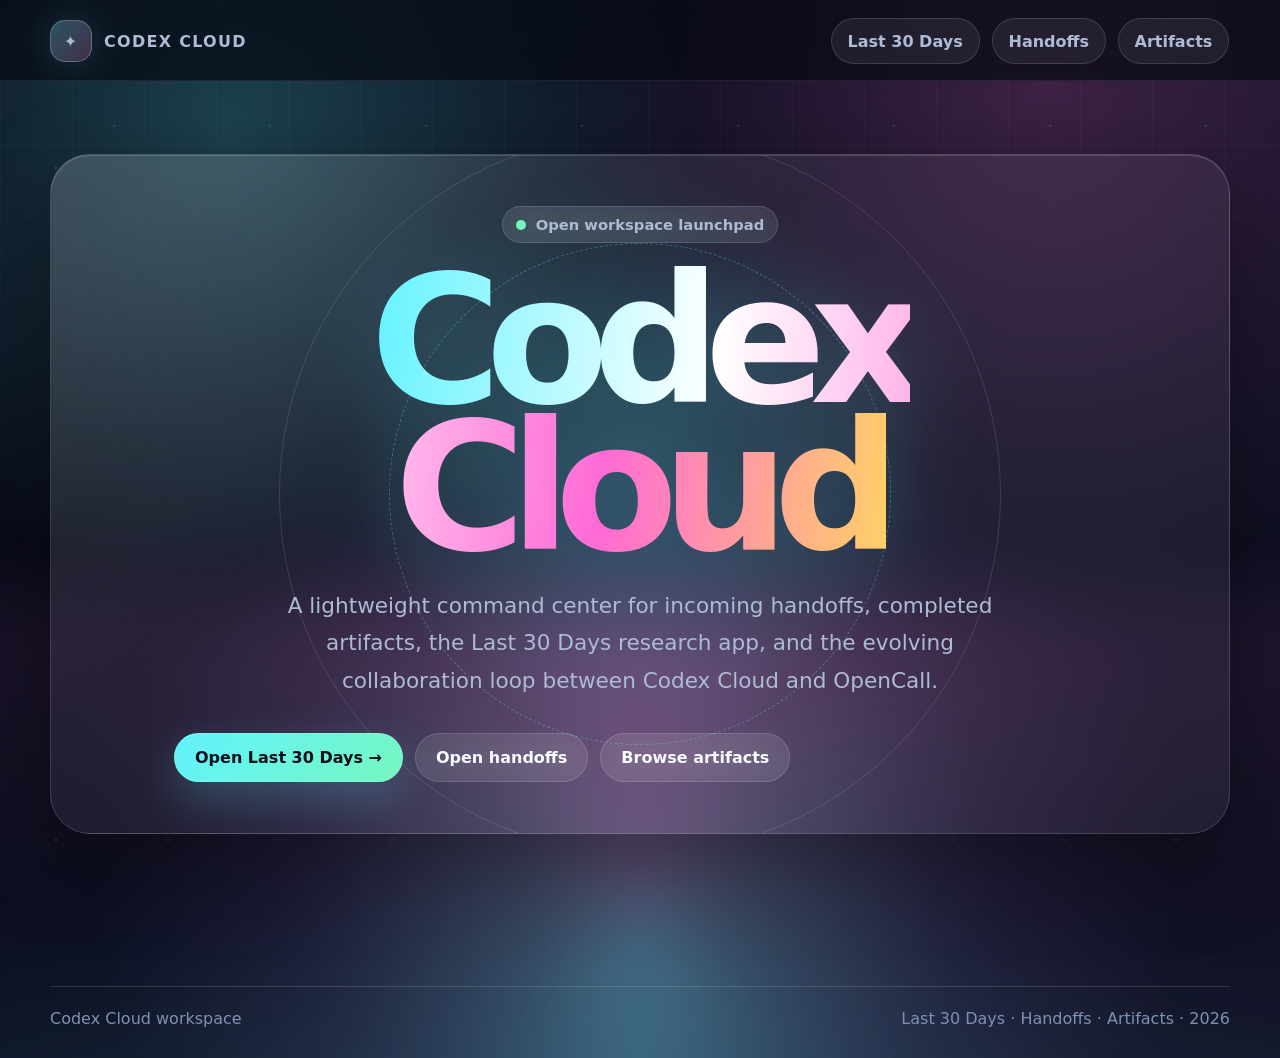
==== commit 1bc64273: "Add Last 30 Days research app" ====
--- a/index.html
+++ b/index.html
@@ -17,6 +17,7 @@
           Codex Cloud
         </a>
         <div class="nav-links">
+          <a href="last30days.html">Last 30 Days</a>
           <a href="handoffs.html">Handoffs</a>
           <a href="artifacts.html">Artifacts</a>
         </div>
@@ -29,10 +30,11 @@
               <div class="pill"><span class="pulse" aria-hidden="true"></span> Open workspace launchpad</div>
               <h1 id="hero-title"><span class="gradient-text">Codex Cloud</span></h1>
               <p class="lede">
-                A lightweight command center for incoming handoffs, completed artifacts, and the evolving collaboration loop between Codex Cloud and OpenCall.
+                A lightweight command center for incoming handoffs, completed artifacts, the Last 30 Days research app, and the evolving collaboration loop between Codex Cloud and OpenCall.
               </p>
               <div class="cta-row" aria-label="Primary entry points">
-                <a class="button" href="handoffs.html">Open handoffs →</a>
+                <a class="button" href="last30days.html">Open Last 30 Days →</a>
+                <a class="button secondary" href="handoffs.html">Open handoffs</a>
                 <a class="button secondary" href="artifacts.html">Browse artifacts</a>
               </div>
             </div>
@@ -42,7 +44,7 @@
 
       <footer>
         <span>Codex Cloud workspace</span>
-        <span>Handoffs · Artifacts · 2026</span>
+        <span>Last 30 Days · Handoffs · Artifacts · 2026</span>
       </footer>
     </div>
   </body>
--- a/styles.css
+++ b/styles.css
@@ -456,3 +456,163 @@
     transition-duration: 0.001ms !important;
   }
 }
+
+.app-header .lede a {
+  color: var(--ink);
+  font-weight: 850;
+  text-decoration-color: rgba(97, 243, 255, 0.58);
+  text-underline-offset: 4px;
+}
+
+.app-grid {
+  display: grid;
+  grid-template-columns: minmax(0, 0.9fr) minmax(0, 1.1fr);
+  gap: 18px;
+  align-items: stretch;
+}
+
+.app-card {
+  position: relative;
+  padding: 28px;
+  overflow: hidden;
+  border: 1px solid var(--line);
+  border-radius: 32px;
+  background: var(--panel-strong);
+  box-shadow: var(--shadow);
+  backdrop-filter: blur(24px);
+}
+
+.app-card::before {
+  position: absolute;
+  inset: -1px;
+  z-index: -1;
+  content: "";
+  background:
+    radial-gradient(circle at 18% 14%, rgba(97, 243, 255, 0.22), transparent 16rem),
+    radial-gradient(circle at 86% 18%, rgba(255, 106, 213, 0.16), transparent 15rem);
+}
+
+.app-form {
+  display: grid;
+  gap: 20px;
+}
+
+.field,
+.source-picker {
+  display: grid;
+  gap: 9px;
+}
+
+.field span,
+.source-picker legend {
+  color: var(--muted);
+  font-size: 0.88rem;
+  font-weight: 900;
+  letter-spacing: 0.08em;
+  text-transform: uppercase;
+}
+
+.field-row {
+  display: grid;
+  grid-template-columns: repeat(2, minmax(0, 1fr));
+  gap: 12px;
+}
+
+.field input,
+.field select {
+  width: 100%;
+  min-height: 50px;
+  border: 1px solid var(--line);
+  border-radius: 16px;
+  padding: 0 14px;
+  color: var(--ink);
+  font: inherit;
+  font-weight: 750;
+  background: rgba(255, 255, 255, 0.08);
+  outline: none;
+}
+
+.field input:focus,
+.field select:focus {
+  border-color: rgba(97, 243, 255, 0.72);
+  box-shadow: 0 0 0 4px rgba(97, 243, 255, 0.12);
+}
+
+.source-picker {
+  grid-template-columns: repeat(2, minmax(0, 1fr));
+  margin: 0;
+  border: 0;
+  padding: 0;
+}
+
+.source-picker legend {
+  grid-column: 1 / -1;
+  margin-bottom: 2px;
+}
+
+.source-picker label {
+  display: flex;
+  gap: 9px;
+  align-items: center;
+  min-height: 44px;
+  border: 1px solid var(--line);
+  border-radius: 999px;
+  padding: 8px 12px;
+  color: var(--muted);
+  font-weight: 800;
+  background: rgba(255, 255, 255, 0.06);
+}
+
+.source-picker input { accent-color: var(--cyan); }
+
+.output-card {
+  display: flex;
+  flex-direction: column;
+  gap: 18px;
+}
+
+.output-toolbar {
+  display: flex;
+  flex-wrap: wrap;
+  gap: 12px;
+  align-items: center;
+  justify-content: space-between;
+}
+
+.small-button {
+  min-height: 40px;
+  padding: 10px 14px;
+  cursor: pointer;
+}
+
+.brief-output {
+  flex: 1;
+  min-height: 470px;
+  white-space: pre-wrap;
+  border: 1px solid rgba(255, 255, 255, 0.12);
+  border-radius: 24px;
+  padding: 22px;
+  color: #dce7ff;
+  font-family: "SFMono-Regular", Consolas, "Liberation Mono", monospace;
+  font-size: 0.98rem;
+  line-height: 1.7;
+  background: rgba(3, 7, 18, 0.46);
+}
+
+.feature-strip {
+  display: grid;
+  grid-template-columns: repeat(3, minmax(0, 1fr));
+  gap: 16px;
+}
+
+@media (max-width: 920px) {
+  .app-grid,
+  .feature-strip { grid-template-columns: 1fr; }
+}
+
+@media (max-width: 640px) {
+  .field-row,
+  .source-picker { grid-template-columns: 1fr; }
+
+  .brief-output { min-height: 360px; }
+}
